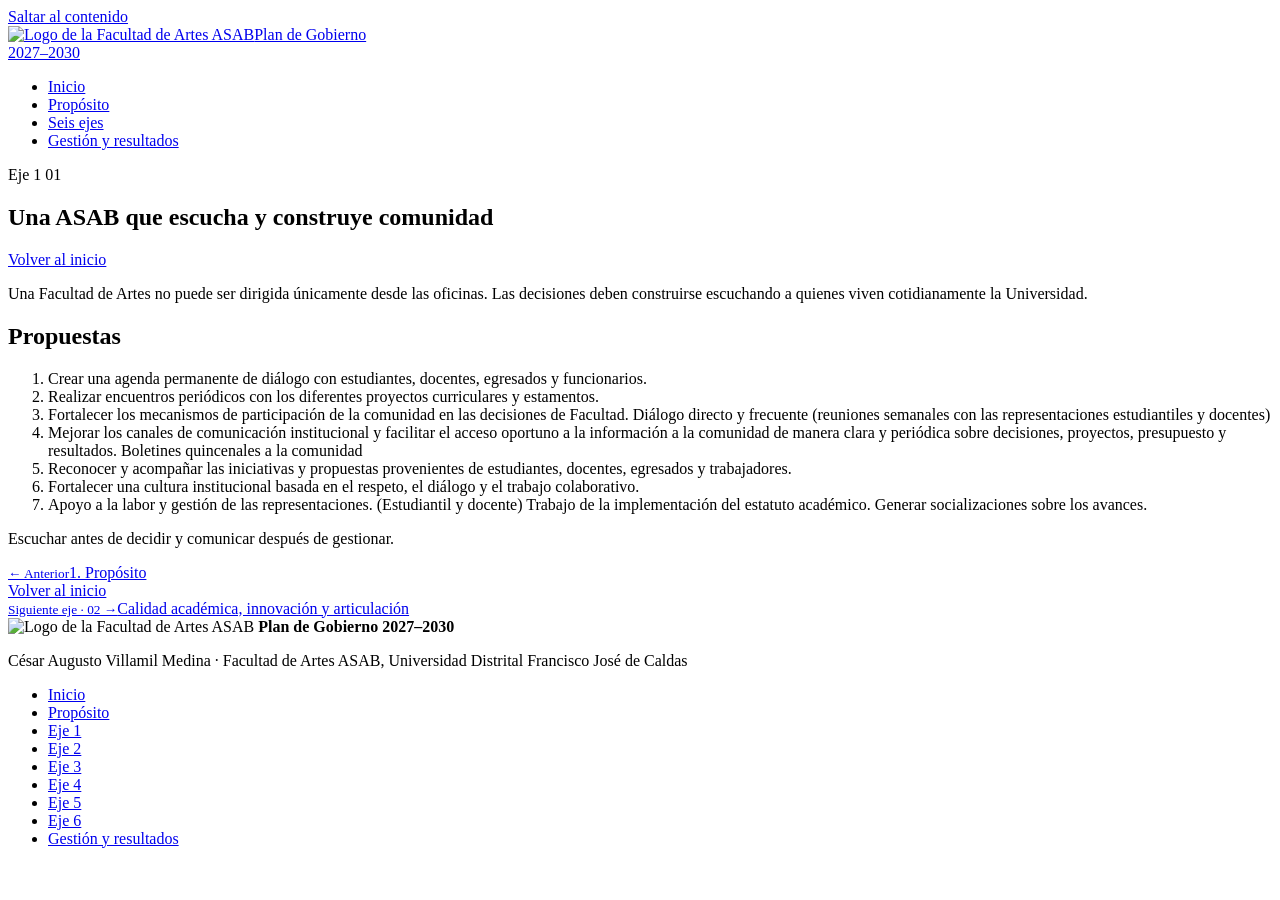
==== eje1.html @ 3b12440e "cambios" ====
<!DOCTYPE html>
<html lang="es">
<head>
  <meta charset="utf-8">
  <meta name="viewport" content="width=device-width, initial-scale=1">
  <title>Eje 1. Una ASAB que escucha y construye comunidad · Plan de Gobierno ASAB 2027–2030</title>
  <meta name="description" content="Eje 1 del Plan de Gobierno ASAB 2027–2030: Una ASAB que escucha y construye comunidad.">
  <link rel="preconnect" href="https://fonts.googleapis.com">
  <link rel="preconnect" href="https://fonts.gstatic.com" crossorigin>
  <link rel="stylesheet" href="style.css">
</head>
<body class="interior">
  <a class="saltar" href="#contenido">Saltar al contenido</a>
  <header class="nav">
    <div class="contenedor">
      <a class="logo" href="index.html" aria-label="Facultad de Artes ASAB, Plan de Gobierno 2027–2030, ir al inicio"><img src="imagenes/logo-asab.png" alt="Logo de la Facultad de Artes ASAB" width="60" height="57"><span>Plan de Gobierno<br>2027–2030</span></a>
      <nav aria-label="Navegación principal"><ul><li><a href="index.html">Inicio</a></li><li><a href="proposito.html">Propósito</a></li><li><a href="index.html#ejes">Seis ejes</a></li><li><a href="gestion.html">Gestión y resultados</a></li></ul></nav>
    </div>
  </header>

  <main id="contenido" class="e1">
    <section class="pagina-cabecera e1" aria-labelledby="t-eje">
      <div class="ornamento" aria-hidden="true"></div>
      <div class="contenedor">
        <div class="texto">
          <span class="etiqueta eje-etiqueta">Eje 1</span>
          <span class="num-grande" aria-hidden="true">01</span>
          <h1 id="t-eje" class="titulo t-xl">Una ASAB que escucha y construye comunidad</h1>
          <a class="boton vuelta" href="index.html">Volver al inicio</a>
        </div>
        <div class="visual" aria-hidden="true"><div class="art art-1" aria-hidden="true"><i></i><i></i><i></i><i></i><i></i><i></i></div></div>
      </div>
    </section>

    <section class="lectura e1" aria-label="Contenido del eje 1">
      <div class="contenedor">
        <p class="intro-original">Una Facultad de Artes no puede ser dirigida únicamente desde las oficinas. Las decisiones deben construirse escuchando a quienes viven cotidianamente la Universidad.</p>
        <h2 class="sub-propuestas">Propuestas</h2>
        <ol class="propuestas"><li>Crear una agenda permanente de diálogo con estudiantes, docentes, egresados y funcionarios.</li><li>Realizar encuentros periódicos con los diferentes proyectos curriculares y estamentos.</li><li>Fortalecer los mecanismos de participación de la comunidad en las decisiones de Facultad. Diálogo directo y frecuente (reuniones semanales con las representaciones estudiantiles y docentes)</li><li>Mejorar los canales de comunicación institucional y facilitar el acceso oportuno a la información a la comunidad de manera clara y periódica sobre decisiones, proyectos, presupuesto y resultados. Boletines quincenales a la comunidad</li><li>Reconocer y acompañar las iniciativas y propuestas provenientes de estudiantes, docentes, egresados y trabajadores.</li><li>Fortalecer una cultura institucional basada en el respeto, el diálogo y el trabajo colaborativo.</li><li>Apoyo a la labor y gestión de las representaciones. (Estudiantil y docente) Trabajo de la implementación del estatuto académico. Generar socializaciones sobre los avances.</li></ol>
        
        <div class="cierre-eje"><p>Escuchar antes de decidir y comunicar después de gestionar.</p></div>
      </div>
    </section>

    <nav class="navegar" aria-label="Navegación entre ejes">
      <div class="contenedor">
        <a class="paso ant" href="proposito.html"><small>← Anterior</small><span>1. Propósito</span></a>
        <div class="centro"><a class="boton claro vuelta" href="index.html">Volver al inicio</a></div>
        <a class="paso sig" href="eje2.html"><small>Siguiente eje · 02 →</small><span>Calidad académica, innovación y articulación</span></a>
      </div>
    </nav>
  </main>
  <footer class="pie-pagina">
    <div class="contenedor">
      <div>
        <img class="logo-pie" src="imagenes/logo-asab.png" alt="Logo de la Facultad de Artes ASAB" width="88" height="83">
        <strong>Plan de Gobierno 2027–2030</strong>
        <p>César Augusto Villamil Medina · Facultad de Artes ASAB, Universidad Distrital Francisco José de Caldas</p>
      </div>
      <nav aria-label="Mapa del sitio">
        <ul>
          <li><a href="index.html">Inicio</a></li>
          <li><a href="proposito.html">Propósito</a></li>
          <li><a href="eje1.html">Eje 1</a></li><li><a href="eje2.html">Eje 2</a></li><li><a href="eje3.html">Eje 3</a></li><li><a href="eje4.html">Eje 4</a></li><li><a href="eje5.html">Eje 5</a></li><li><a href="eje6.html">Eje 6</a></li>
          <li><a href="gestion.html">Gestión y resultados</a></li>
        </ul>
      </nav>
    </div>
  </footer>
</body>
</html>
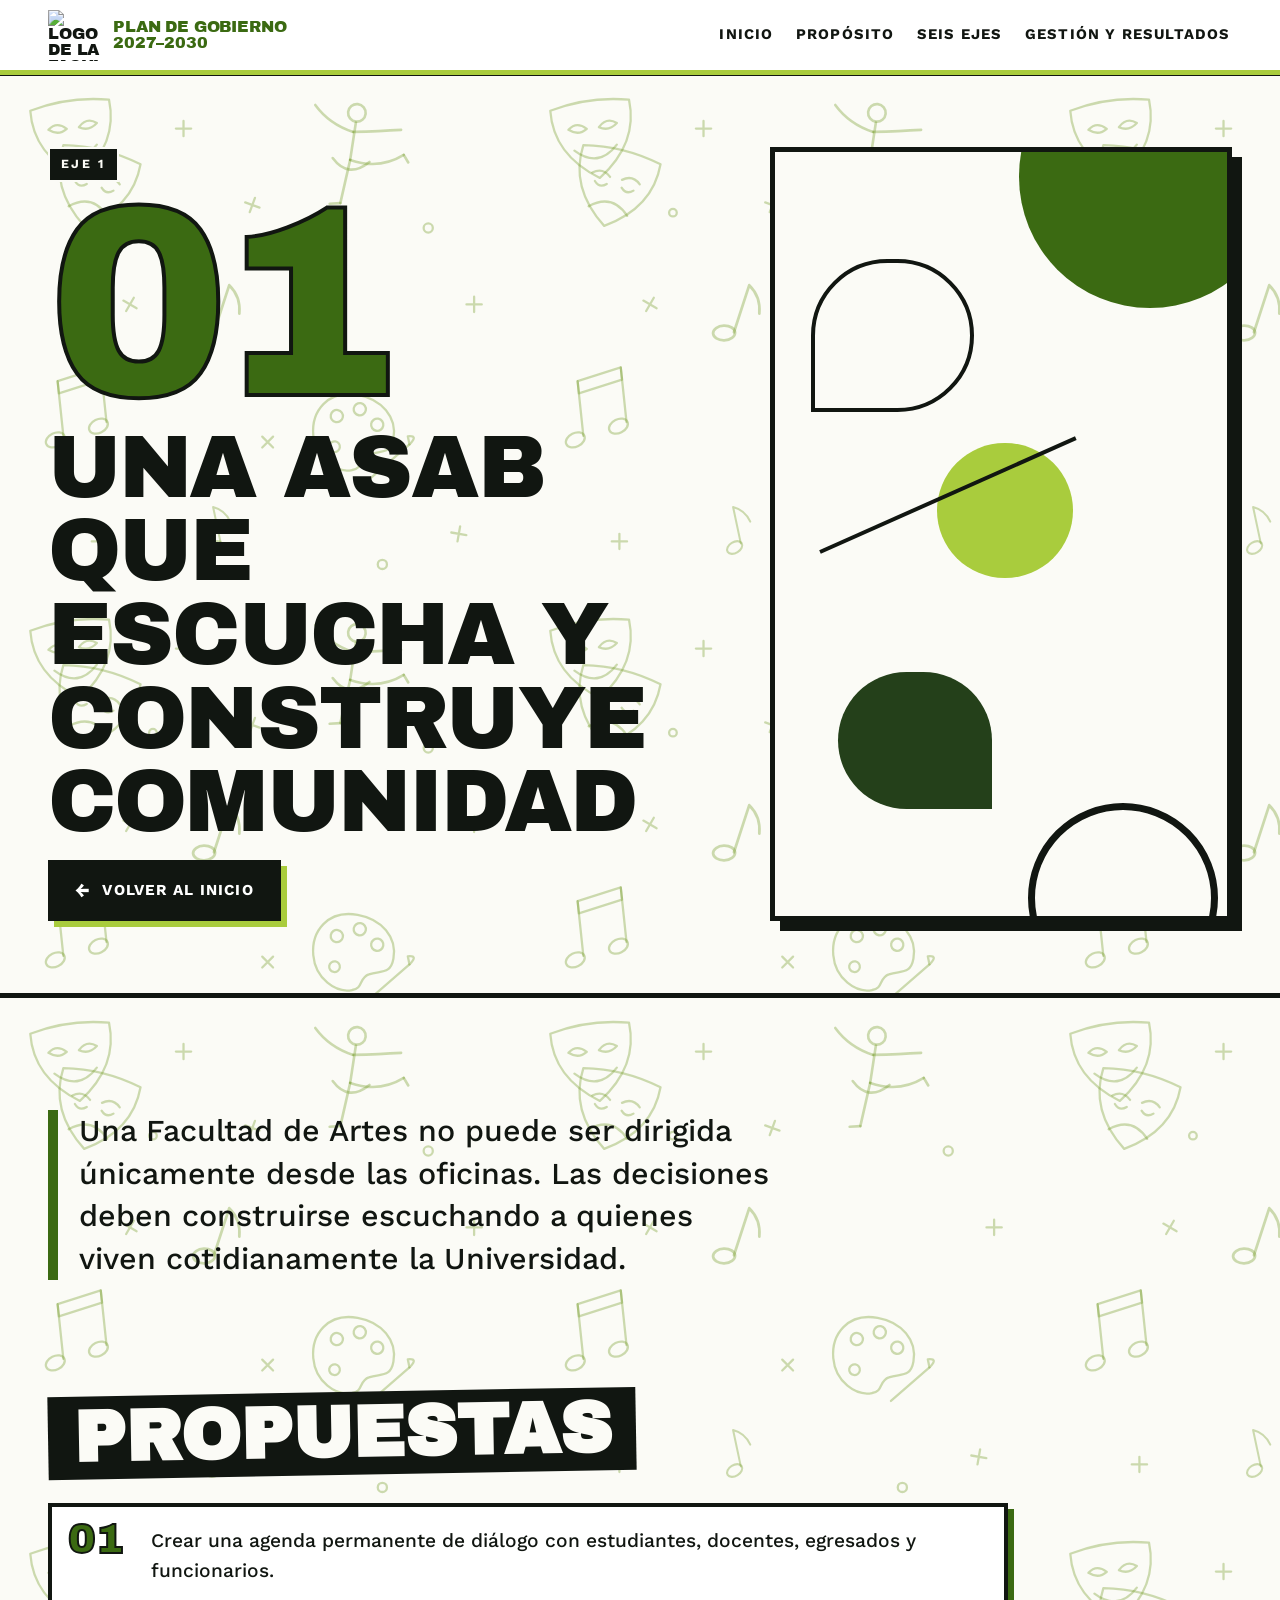
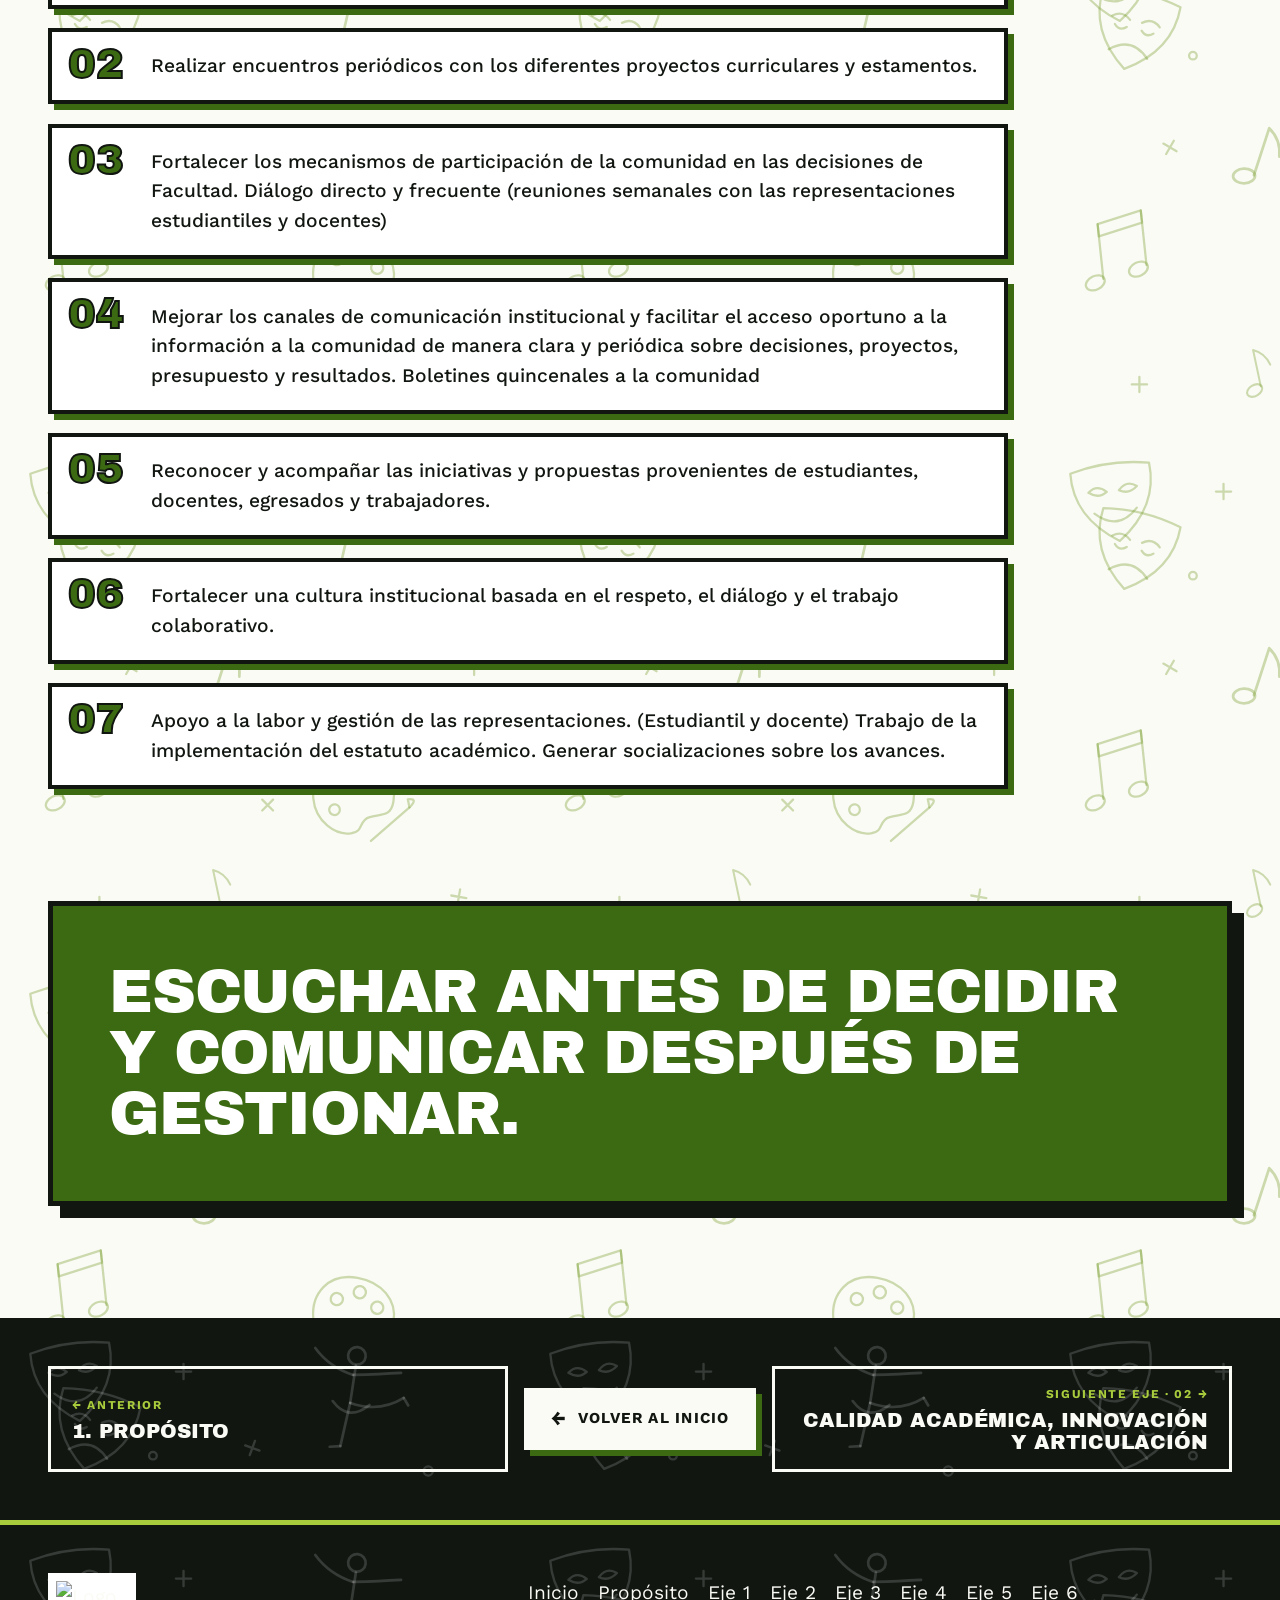
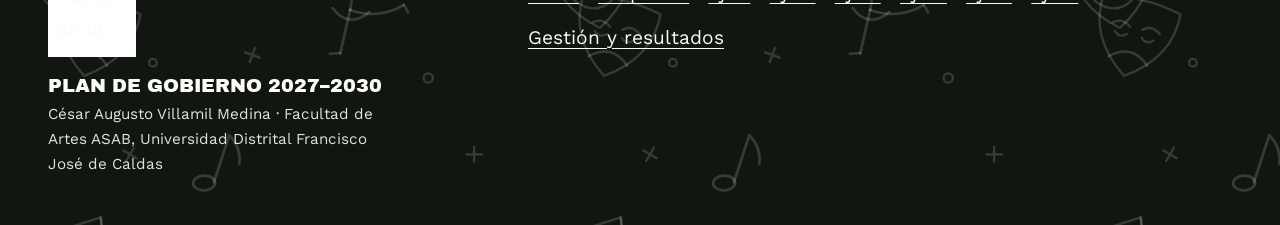
==== commit f226b330: "cambios finales" ====
--- a/eje1.html
+++ b/eje1.html
@@ -13,7 +13,7 @@
   <a class="saltar" href="#contenido">Saltar al contenido</a>
   <header class="nav">
     <div class="contenedor">
-      <a class="logo" href="index.html" aria-label="Facultad de Artes ASAB, Plan de Gobierno 2027–2030, ir al inicio"><img src="imagenes/logo-asab.png" alt="Logo de la Facultad de Artes ASAB" width="60" height="57"><span>Plan de Gobierno<br>2027–2030</span></a>
+      <a class="logo" href="index.html" aria-label="Facultad de Artes ASAB, Plan de Gobierno 2027–2030, ir al inicio"><img src="https://imgproxy.domestika.org/unsafe/s:200:200/rs:fit/ex:true/el:true/plain/src://school-logos/000/016/209/16209-original.jpg?1582763024" alt="Logo de la Facultad de Artes ASAB" width="60" height="57"><span>Plan de Gobierno<br>2027–2030</span></a>
       <nav aria-label="Navegación principal"><ul><li><a href="index.html">Inicio</a></li><li><a href="proposito.html">Propósito</a></li><li><a href="index.html#ejes">Seis ejes</a></li><li><a href="gestion.html">Gestión y resultados</a></li></ul></nav>
     </div>
   </header>
@@ -53,7 +53,7 @@
   <footer class="pie-pagina">
     <div class="contenedor">
       <div>
-        <img class="logo-pie" src="imagenes/logo-asab.png" alt="Logo de la Facultad de Artes ASAB" width="88" height="83">
+        <img class="logo-pie" src="https://imgproxy.domestika.org/unsafe/s:200:200/rs:fit/ex:true/el:true/plain/src://school-logos/000/016/209/16209-original.jpg?1582763024" alt="Logo de la Facultad de Artes ASAB" width="88" height="83">
         <strong>Plan de Gobierno 2027–2030</strong>
         <p>César Augusto Villamil Medina · Facultad de Artes ASAB, Universidad Distrital Francisco José de Caldas</p>
       </div>
--- a/style.css
+++ b/style.css
@@ -0,0 +1,459 @@
+/* ==========================================================
+   PLAN DE GOBIERNO · FACULTAD DE ARTES ASAB 2027–2030
+   Hoja de estilos compartida (HTML5 + CSS3, sin JavaScript)
+   ========================================================== */
+
+@import url("https://fonts.googleapis.com/css2?family=Archivo+Black&family=Work+Sans:ital,wght@0,400;0,500;0,700;1,400;1,600&display=swap");
+
+:root {
+  /* Paleta */
+  --negro: #111611;
+  --papel: #fbfbf6;
+  --papel-2: #ecf1dd;
+  --rojo: #3b6a12; /* verde profundo */
+  --azul: #24401a; /* verde bosque */
+  --amarillo: #a9cc3d; /* verde lima (verde del logo, más vivo) */
+  --verde: #557f12; /* verde oliva */
+  --rosa: #d9e8b0; /* verde pálido */
+
+  /* Tipografías */
+  --f-titulo: "Archivo Black", "Arial Black", Impact, sans-serif;
+  --f-texto: "Work Sans", system-ui, -apple-system, "Segoe UI", Arial, sans-serif;
+
+  /* Espacios */
+  --gutter: clamp(1rem, 4vw, 3rem);
+  --max: 1240px;
+  --s1: .5rem; --s2: 1rem; --s3: 1.75rem; --s4: 3rem; --s5: clamp(3.5rem, 9vw, 7rem);
+
+  /* Contexto de color (cada página/tarjeta lo redefine) */
+  --a1: var(--rojo);
+  --a2: var(--amarillo);
+  --a3: var(--azul);
+  --ink: var(--negro);
+  --sobre-a1: #fff;
+}
+
+*, *::before, *::after { box-sizing: border-box; }
+html { scroll-behavior: smooth; -webkit-text-size-adjust: 100%; overflow-x: clip; }
+body {
+  margin: 0;
+  background: var(--papel);
+  color: var(--negro);
+  font-family: var(--f-texto);
+  font-size: clamp(1.02rem, .96rem + .3vw, 1.2rem);
+  line-height: 1.65;
+  overflow-x: hidden;
+}
+/* Grano fotográfico sobre toda la página (no interfiere con clics ni lectura) */
+body::before {
+  content: ""; position: fixed; inset: 0; z-index: 100; pointer-events: none;
+  background: url("imagenes/grano.svg"); opacity: .07; mix-blend-mode: multiply;
+}
+img { max-width: 100%; display: block; }
+a { color: inherit; }
+h1, h2, h3, p, ul, ol, blockquote { margin: 0; }
+ul, ol { padding: 0; list-style: none; }
+
+/* Foco visible para teclado */
+:focus-visible { outline: 4px solid var(--azul); outline-offset: 3px; border-radius: 2px; }
+.oscuro :focus-visible, .bloque-negro :focus-visible { outline-color: var(--amarillo); }
+.proposito-inicio :focus-visible, .gestion-inicio :focus-visible { outline-color: #fff; }
+
+.saltar {
+  position: absolute; left: var(--s2); top: -4rem; z-index: 200;
+  background: var(--negro); color: #fff; padding: .7rem 1rem; text-decoration: none; font-weight: 700;
+}
+.saltar:focus { top: var(--s2); }
+
+.contenedor { width: min(100% - 2*var(--gutter), var(--max)); margin-inline: auto; }
+
+/* ---------- Tipografía editorial ---------- */
+.titulo {
+  font-family: var(--f-titulo); font-weight: 400; text-transform: uppercase;
+  line-height: .95; letter-spacing: -.02em; overflow-wrap: break-word; hyphens: manual;
+}
+.t-xxl { font-size: clamp(2.6rem, 9.5vw, 8rem); }
+.t-xl  { font-size: clamp(2.2rem, 7vw, 5.5rem); }
+.t-l   { font-size: clamp(1.8rem, 5vw, 3.6rem); }
+.t-m   { font-size: clamp(1.4rem, 3.2vw, 2.2rem); }
+.etiqueta {
+  display: inline-block; font-family: var(--f-texto); font-weight: 700; font-size: .78rem;
+  letter-spacing: .18em; text-transform: uppercase; padding: .3rem .7rem; border: 2px solid currentColor;
+}
+.marca { background: var(--amarillo); color: var(--negro); padding: 0 .15em; box-decoration-break: clone; -webkit-box-decoration-break: clone; }
+.marca-roja { background: var(--rojo); color: #fff; padding: 0 .15em; box-decoration-break: clone; -webkit-box-decoration-break: clone; }
+.marca-azul { background: var(--azul); color: #fff; padding: 0 .15em; box-decoration-break: clone; -webkit-box-decoration-break: clone; }
+
+/* ---------- Navegación ---------- */
+.nav {
+  position: sticky; top: 0; z-index: 50; background: #fff; color: var(--negro);
+  border-bottom: 5px solid var(--amarillo); box-shadow: 0 1px 0 var(--negro);
+}
+.nav .contenedor { display: flex; flex-wrap: wrap; align-items: center; justify-content: space-between; gap: .4rem 1.5rem; padding-block: .6rem; }
+.nav .logo { display: inline-flex; align-items: center; gap: .7rem; font-family: var(--f-titulo); text-transform: uppercase; text-decoration: none; font-size: 1rem; letter-spacing: -.01em; line-height: 1; }
+.nav .logo img { height: 3.2rem; width: auto; }
+.nav .logo span { color: var(--rojo); }
+.nav ul { display: flex; flex-wrap: wrap; gap: .1rem 1.2rem; }
+.nav li a {
+  display: inline-block; padding: .35rem .1rem; text-decoration: none; font-weight: 700; font-size: .92rem;
+  text-transform: uppercase; letter-spacing: .08em; border-bottom: 3px solid transparent;
+}
+.nav li a:hover, .nav li a:focus-visible, .nav li a[aria-current="page"] { border-bottom-color: var(--rojo); color: var(--rojo); }
+
+/* ---------- Botones y enlaces destacados ---------- */
+.boton {
+  display: inline-flex; align-items: center; gap: .7rem; padding: .95rem 1.5rem;
+  background: var(--negro); color: #fff; text-decoration: none; font-weight: 700;
+  text-transform: uppercase; letter-spacing: .08em; font-size: .95rem;
+  border: 3px solid var(--negro); box-shadow: 6px 6px 0 var(--a2);
+  transition: transform .2s ease, box-shadow .2s ease, background .2s ease, color .2s ease;
+}
+.boton::after { content: "→"; font-size: 1.3em; line-height: 1; transition: transform .2s ease; }
+.boton:hover, .boton:focus-visible { transform: translate(-3px, -3px); box-shadow: 9px 9px 0 var(--a2); background: var(--a1); color: var(--sobre-a1); }
+.boton:hover::after, .boton:focus-visible::after { transform: translateX(5px); }
+.boton.vuelta::after { content: none; }
+.boton.vuelta::before { content: "←"; font-size: 1.3em; line-height: 1; }
+.boton.claro { background: var(--papel); color: var(--negro); border-color: var(--papel); box-shadow: 6px 6px 0 var(--rojo); }
+.boton.claro:hover, .boton.claro:focus-visible { background: var(--amarillo); color: var(--negro); }
+
+/* ---------- Composiciones gráficas con CSS (.art) ---------- */
+.art { position: absolute; inset: 0; overflow: hidden; pointer-events: none; }
+.art i { position: absolute; display: block; }
+
+/* 1 · Voces, diálogo y redes */
+.art-1 i:nth-child(1) { width: 58%; aspect-ratio: 1; border-radius: 50%; background: var(--a1); right: -12%; top: -14%; }
+.art-1 i:nth-child(2) { width: 30%; aspect-ratio: 1; border-radius: 50%; background: var(--a2); right: 34%; top: 38%; }
+.art-1 i:nth-child(3) { width: 42%; aspect-ratio: 1; border-radius: 50%; border: 7px solid var(--ink); right: 2%; bottom: -10%; }
+.art-1 i:nth-child(4) { width: 36%; height: 20%; background: var(--papel); border: 4px solid var(--ink); border-radius: 999px 999px 999px 0; left: 8%; top: 14%; }
+.art-1 i:nth-child(5) { width: 34%; height: 18%; background: var(--a3); border-radius: 999px 999px 0 999px; left: 14%; bottom: 14%; }
+.art-1 i:nth-child(6) { width: 62%; height: 4px; background: var(--ink); left: 10%; top: 52%; transform: rotate(-24deg); transform-origin: left; }
+
+/* 2 · Diagramas, geometría y módulos */
+.art-2 i:nth-child(1) { inset: 10% 8% 34% 36%; background:
+  repeating-linear-gradient(0deg, var(--ink) 0 2px, transparent 2px 25%),
+  repeating-linear-gradient(90deg, var(--ink) 0 2px, transparent 2px 25%); border: 2px solid var(--ink); }
+.art-2 i:nth-child(2) { width: 30%; aspect-ratio: 1; background: var(--a1); left: 8%; top: 10%; }
+.art-2 i:nth-child(3) { width: 34%; aspect-ratio: 1; background: var(--a2); clip-path: polygon(0 100%, 100% 100%, 50% 0); left: 22%; bottom: 8%; }
+.art-2 i:nth-child(4) { width: 26%; aspect-ratio: 1; border-radius: 50%; border: 6px solid var(--a3); right: 10%; bottom: 8%; }
+.art-2 i:nth-child(5) { width: 70%; height: 4px; background: var(--ink); left: 6%; bottom: 36%; transform: rotate(-18deg); transform-origin: left; }
+.art-2 i:nth-child(6) { width: 12%; aspect-ratio: 1; background: var(--ink); left: 40%; top: 46%; }
+
+/* 3 · Exposición, publicación y escenario */
+.art-3 i:nth-child(1) { width: 38%; height: 54%; background: var(--a1); border: 5px solid var(--ink); left: 8%; top: 12%; transform: rotate(-6deg); }
+.art-3 i:nth-child(2) { width: 34%; height: 44%; background: var(--a3); border: 5px solid var(--ink); right: 10%; top: 8%; transform: rotate(5deg); }
+.art-3 i:nth-child(3) { width: 42%; height: 34%; background: var(--papel) repeating-linear-gradient(0deg, transparent 0 9px, var(--ink) 9px 11px); border: 5px solid var(--ink); left: 34%; bottom: 8%; transform: rotate(-2deg); }
+.art-3 i:nth-child(4) { width: 70%; height: 60%; background: conic-gradient(from 160deg at 50% 0, transparent 0 0deg, rgba(255,255,255,.55) 0 28deg, transparent 28deg); left: 15%; top: 0; mix-blend-mode: soft-light; }
+.art-3 i:nth-child(5) { width: 18%; aspect-ratio: 1; border-radius: 50%; background: var(--a2); right: 6%; bottom: 14%; border: 4px solid var(--ink); }
+
+/* 4 · Planos, retículas y espacios */
+.art-4 i:nth-child(1) { inset: 8% 8% 8% 8%; border: 6px solid var(--ink); background:
+  repeating-linear-gradient(0deg, rgba(17,17,17,.18) 0 1px, transparent 1px 12%),
+  repeating-linear-gradient(90deg, rgba(17,17,17,.18) 0 1px, transparent 1px 12%); }
+.art-4 i:nth-child(2) { left: 8%; top: 8%; width: 44%; height: 46%; background: var(--a1); border: 6px solid var(--ink); }
+.art-4 i:nth-child(3) { right: 8%; bottom: 8%; width: 40%; height: 30%; background: var(--a2); border: 6px solid var(--ink); }
+.art-4 i:nth-child(4) { left: 52%; top: 36%; width: 14%; aspect-ratio: 1; border: 5px solid var(--ink); border-radius: 0 100% 0 0; border-left: 0; border-bottom: 0; }
+.art-4 i:nth-child(5) { left: 14%; bottom: 14%; width: 26%; height: 4px; background: var(--ink); box-shadow: 0 14px 0 var(--ink), 0 28px 0 var(--ink); }
+.art-4 i:nth-child(6) { right: 14%; top: 16%; width: 22%; aspect-ratio: 1; background: var(--a3); }
+
+/* 5 · Cuidado, formas orgánicas y envolventes */
+.art-5 i:nth-child(1) { width: 70%; aspect-ratio: 1; background: var(--a1); border-radius: 62% 38% 55% 45% / 48% 60% 40% 52%; left: -10%; top: -8%; }
+.art-5 i:nth-child(2) { width: 56%; aspect-ratio: 1; background: var(--a2); border-radius: 40% 60% 35% 65% / 60% 40% 60% 40%; right: -8%; top: 22%; mix-blend-mode: multiply; }
+.art-5 i:nth-child(3) { width: 44%; aspect-ratio: 1; background: var(--a3); border-radius: 55% 45% 62% 38% / 40% 58% 42% 60%; left: 20%; bottom: -12%; mix-blend-mode: multiply; }
+.art-5 i:nth-child(4) { width: 36%; aspect-ratio: 1; border: 6px solid var(--ink); border-radius: 48% 52% 40% 60% / 55% 45% 55% 45%; right: 8%; bottom: 4%; }
+.art-5 i:nth-child(5) { width: 14%; aspect-ratio: 1; background: var(--papel); border-radius: 50%; left: 14%; top: 14%; }
+
+/* 6 · Mapas abstractos, conexiones y movilidad */
+.art-6 i:nth-child(1) { width: 96%; aspect-ratio: 1; border: 3px solid var(--ink); border-radius: 50%; left: 2%; top: 4%; }
+.art-6 i:nth-child(2) { width: 62%; aspect-ratio: 1; border: 3px dashed var(--ink); border-radius: 50%; left: 19%; top: 21%; }
+.art-6 i:nth-child(3) { width: 22%; aspect-ratio: 1; background: var(--a1); border-radius: 50%; left: 14%; top: 26%; }
+.art-6 i:nth-child(4) { width: 16%; aspect-ratio: 1; background: var(--a2); border-radius: 50%; right: 12%; top: 18%; border: 4px solid var(--ink); }
+.art-6 i:nth-child(5) { width: 80%; height: 4px; background: var(--ink); left: 12%; top: 42%; transform: rotate(18deg); transform-origin: left; }
+.art-6 i:nth-child(6) { width: 20%; aspect-ratio: 1; background: var(--a3); border-radius: 50%; right: 18%; bottom: 14%; }
+.art-6 i:nth-child(7) { width: 60%; height: 4px; background: var(--ink); left: 22%; bottom: 30%; transform: rotate(-22deg); transform-origin: left; }
+
+/* Variables por eje (también usadas en las tarjetas del inicio) */
+.e1 { --a1: var(--rojo); --a2: var(--amarillo); --a3: var(--azul); --fondo: var(--papel); --ink: var(--negro); --sobre-a1: #fff; }
+.e2 { --a1: var(--azul); --a2: var(--amarillo); --a3: var(--rojo); --fondo: #e6efcf; --ink: var(--negro); --sobre-a1: #fff; }
+.e3 { --a1: var(--amarillo); --a2: var(--rojo); --a3: var(--azul); --fondo: #f1f6dc; --ink: var(--negro); --sobre-a1: var(--negro); }
+.e4 { --a1: var(--papel); --a2: var(--amarillo); --a3: var(--rojo); --fondo: #e9ebe0; --ink: var(--negro); --sobre-a1: var(--negro); }
+.e5 { --a1: var(--rosa); --a2: var(--amarillo); --a3: var(--verde); --fondo: #dcebbd; --ink: var(--negro); --sobre-a1: var(--negro); }
+.e6 { --a1: var(--verde); --a2: var(--amarillo); --a3: var(--azul); --fondo: #f3f1e3; --ink: var(--negro); --sobre-a1: #fff; }
+
+/* ---------- Portada (hero) ---------- */
+.hero { position: relative; background: var(--papel); overflow: hidden; border-bottom: 5px solid var(--negro); }
+.hero .contenedor { position: relative; padding-block: clamp(2rem, 6vw, 4.5rem); display: grid; gap: var(--s3); }
+.hero .sobretitulo { display: flex; flex-wrap: wrap; gap: .6rem; align-items: center; }
+.hero h1 { position: relative; z-index: 2; }
+.hero .plan { display: block; font-size: clamp(3rem, 11.5vw, 9.5rem); line-height: .82; }
+.hero .plan span { display: inline-block; position: relative; }
+.hero .plan .rojo { color: var(--rojo); transform: rotate(-1.5deg); }
+.hero .facultad { display: inline-block; margin-top: .7rem; background: var(--negro); color: var(--papel); padding: .25em .5em; font-size: clamp(1.4rem, 5vw, 3.4rem); transform: rotate(1deg); }
+.hero .anios { position: relative; z-index: 2; display: inline-block; font-family: var(--f-titulo); font-size: clamp(2rem, 8vw, 5.5rem); color: var(--azul); -webkit-text-stroke: 0; margin-left: .4rem; vertical-align: -.1em; }
+.hero .candidato { position: relative; z-index: 2; font-family: var(--f-titulo); text-transform: uppercase; font-size: clamp(1.3rem, 3.6vw, 2.6rem); line-height: 1.05; }
+.hero .candidato small { display: block; margin-top: .5rem; font-family: var(--f-texto); font-weight: 500; font-size: clamp(.95rem, 1.6vw, 1.15rem); text-transform: none; letter-spacing: 0; line-height: 1.45; }
+.hero .lema {
+  position: relative; z-index: 2; max-width: 28ch; background: var(--amarillo); border: 4px solid var(--negro);
+  padding: 1rem 1.3rem; font-size: clamp(1.25rem, 3.4vw, 2.3rem); transform: rotate(-1deg); box-shadow: 8px 8px 0 var(--negro);
+}
+.hero .acciones { position: relative; z-index: 2; display: flex; flex-wrap: wrap; gap: 1.2rem 1.5rem; align-items: center; }
+.hero .trazo { position: absolute; z-index: 1; width: min(70%, 640px); height: clamp(40px, 8vw, 90px); background: url("imagenes/trazo-verde.svg") center/100% 100% no-repeat; }
+.hero .t1 { display: none; right: -4%; top: 3%; transform: rotate(12deg); background-image: url("imagenes/trazo-lima.svg"); }
+.hero .t2 { display: none; right: -10%; top: 34%; transform: rotate(-8deg); background-image: url("imagenes/trazo-bosque.svg"); }
+.hero .roseton { position: absolute; z-index: 0; right: -9%; top: 50%; width: min(58vw, 720px); aspect-ratio: 1; transform: translateY(-50%); background: url("imagenes/roseton.svg") center/contain no-repeat; opacity: .4; }
+.hero .roseton::before { content: ""; position: absolute; inset: 24%; border-radius: 50%; background: var(--rosa); opacity: .55; }
+.hero .hero-logo { position: relative; z-index: 2; width: clamp(7rem, 13vw, 10.5rem); height: auto; }
+.hero .collage { position: absolute; right: 0; top: 0; bottom: 0; width: min(30%, 400px); z-index: 0; opacity: .95; }
+.hero .collage .art { inset: 0; }
+.hero .forma-1 { width: 52%; aspect-ratio: 1; border-radius: 50%; background: var(--rojo); right: -8%; top: 4%; }
+.hero .forma-2 { width: 24%; aspect-ratio: 1; background: var(--azul); right: 38%; bottom: 6%; top: auto; clip-path: polygon(0 0, 100% 0, 50% 100%); }
+.hero .forma-3 { width: 28%; aspect-ratio: 1; border-radius: 50%; border: 8px solid var(--negro); right: 8%; bottom: 8%; }
+.hero .forma-4 { width: 100%; height: 22%; left: 0; background: url("imagenes/partitura.svg") center/contain no-repeat; opacity: .55; top: auto; bottom: 2%; }
+.hero .forma-5 { width: 46%; height: 20%; background: url("imagenes/onda.svg") center/contain no-repeat; right: 4%; bottom: 26%; }
+.disciplinas { position: relative; z-index: 2; display: flex; flex-wrap: wrap; gap: .5rem; font-weight: 700; font-size: .85rem; text-transform: uppercase; letter-spacing: .12em; }
+.disciplinas li { padding: .3rem .7rem; border: 2px solid var(--negro); background: var(--papel); }
+.disciplinas li:nth-child(1) { background: var(--rojo); color: #fff; }
+.disciplinas li:nth-child(2) { background: var(--amarillo); }
+.disciplinas li:nth-child(3) { background: var(--azul); color: #fff; }
+@media (max-width: 760px) {
+  .hero .roseton { opacity: .3; width: 120vw; right: -40%; }
+  .hero .collage { opacity: .28; width: 80%; }
+  .hero .lema { max-width: none; }
+}
+
+/* ---------- Secciones generales ---------- */
+.seccion { position: relative; padding-block: var(--s5); overflow: hidden; }
+.seccion-cabecera { margin-bottom: var(--s4); display: grid; gap: var(--s2); }
+
+/* Propósito (inicio) */
+.proposito-inicio { background: var(--rojo); color: #fff; overflow: hidden; border-bottom: 5px solid var(--negro); }
+.proposito-inicio .contenedor { display: grid; grid-template-columns: 1.1fr .9fr; gap: var(--s4); align-items: center; }
+.proposito-inicio .frase { font-size: clamp(1.25rem, 2.6vw, 2rem); line-height: 1.35; font-weight: 500; max-width: 34ch; margin-block: var(--s3); border-left: 8px solid var(--amarillo); padding-left: 1.2rem; }
+.proposito-inicio .gigante { font-family: var(--f-titulo); font-size: clamp(3rem, 11vw, 9rem); line-height: .85; text-transform: uppercase; letter-spacing: -.03em; }
+.proposito-inicio .gigante span { color: var(--amarillo); }
+.proposito-inicio .boton { background: var(--papel); color: var(--negro); border-color: var(--negro); box-shadow: 6px 6px 0 var(--negro); --a1: var(--amarillo); --sobre-a1: var(--negro); --a2: var(--negro); }
+.proposito-inicio .partitura { background: var(--papel); border: 5px solid var(--negro); padding: 1.5rem 1rem; transform: rotate(2deg); box-shadow: 10px 10px 0 var(--negro); }
+.proposito-inicio .partitura img + img { margin-top: 1rem; }
+@media (max-width: 860px) { .proposito-inicio .contenedor { grid-template-columns: 1fr; } }
+
+/* Ejes: cuadrícula editorial */
+.ejes { background: var(--negro); color: var(--papel); overflow: hidden; }
+.ejes .seccion-cabecera .etiqueta { color: var(--amarillo); justify-self: start; }
+.grid-ejes { display: grid; grid-template-columns: repeat(6, 1fr); gap: clamp(.8rem, 2vw, 1.4rem); }
+.eje-card {
+  position: relative; display: flex; flex-direction: column; justify-content: space-between; min-height: 22rem; overflow: hidden;
+  background: var(--fondo); color: var(--negro); text-decoration: none; border: 4px solid var(--papel); isolation: isolate;
+  transition: transform .25s ease, box-shadow .25s ease;
+}
+.eje-card:nth-child(1) { grid-column: span 3; }
+.eje-card:nth-child(2) { grid-column: span 3; }
+.eje-card:nth-child(3) { grid-column: span 2; }
+.eje-card:nth-child(4) { grid-column: span 2; }
+.eje-card:nth-child(5) { grid-column: span 2; }
+.eje-card:nth-child(6) { grid-column: span 6; min-height: 18rem; }
+.eje-card .art { z-index: -1; transition: transform .5s ease; }
+.eje-card .numero { font-family: var(--f-titulo); font-size: clamp(4.5rem, 12vw, 9rem); line-height: .8; padding: .8rem 1rem 0; -webkit-text-stroke: 3px var(--negro); color: transparent; transition: color .25s ease; }
+.eje-card .pie { padding: 1rem; background: var(--negro); color: var(--papel); border-top: 4px solid var(--negro); }
+.eje-card .pie h3 { font-family: var(--f-titulo); text-transform: uppercase; font-weight: 400; font-size: clamp(1.1rem, 2vw, 1.5rem); line-height: 1.05; }
+.eje-card .ir { display: inline-block; margin-top: .7rem; font-weight: 700; font-size: .85rem; letter-spacing: .12em; text-transform: uppercase; color: var(--amarillo); }
+.eje-card .ir::after { content: " →"; display: inline-block; transition: transform .2s ease; }
+.eje-card:hover, .eje-card:focus-visible { transform: translateY(-6px) rotate(-.4deg); box-shadow: 10px 12px 0 var(--amarillo); }
+.eje-card:hover .art, .eje-card:focus-visible .art { transform: scale(1.06) rotate(1.5deg); }
+.eje-card:hover .numero, .eje-card:focus-visible .numero { color: var(--a2); }
+.eje-card:hover .ir::after, .eje-card:focus-visible .ir::after { transform: translateX(6px); }
+.eje-card:focus-visible { outline-color: var(--amarillo); outline-offset: 5px; }
+@media (max-width: 900px) {
+  .grid-ejes { grid-template-columns: repeat(2, 1fr); }
+  .eje-card:nth-child(n) { grid-column: span 1; min-height: 20rem; }
+  .eje-card:nth-child(6) { grid-column: span 2; }
+}
+@media (max-width: 560px) {
+  .grid-ejes { grid-template-columns: 1fr; }
+  .eje-card:nth-child(n) { grid-column: span 1; }
+}
+
+/* Gestión (inicio) */
+.gestion-inicio { background: var(--azul); color: #fff; overflow: hidden; border-block: 5px solid var(--negro); }
+.gestion-inicio .contenedor { display: grid; gap: var(--s3); }
+.gestion-inicio p.intro { max-width: 52ch; font-size: clamp(1.1rem, 2vw, 1.45rem); }
+.principios-chips { display: flex; flex-wrap: wrap; gap: .6rem; }
+.principios-chips li { font-family: var(--f-titulo); text-transform: uppercase; font-size: clamp(1.1rem, 2.4vw, 1.7rem); padding: .3em .7em; border: 3px solid #fff; }
+.principios-chips li:nth-child(odd) { background: #fff; color: var(--azul); }
+.principios-chips li:nth-child(3n) { background: var(--amarillo); color: var(--negro); border-color: var(--amarillo); }
+.gestion-inicio .boton { background: var(--amarillo); color: var(--negro); border-color: var(--negro); box-shadow: 6px 6px 0 var(--negro); --a1: var(--papel); --sobre-a1: var(--negro); --a2: var(--negro); justify-self: start; }
+
+/* Compromiso */
+.compromiso { background: var(--papel); overflow: hidden; }
+.compromiso .arranque { max-width: 60ch; font-size: clamp(1.15rem, 2.2vw, 1.5rem); font-weight: 500; }
+.compromiso .queremos { font-family: var(--f-titulo); text-transform: uppercase; font-size: clamp(1.6rem, 4vw, 3rem); margin: var(--s4) 0 var(--s3); line-height: 1; }
+.deseos { counter-reset: d; display: grid; grid-template-columns: repeat(4, 1fr); gap: clamp(.7rem, 1.6vw, 1.2rem); }
+.deseos li { counter-increment: d; position: relative; padding: 3.4rem 1.1rem 1.2rem; border: 4px solid var(--negro); background: #fff; font-weight: 500; line-height: 1.4; }
+.deseos li::before { content: counter(d, decimal-leading-zero); position: absolute; left: 1rem; top: .6rem; font-family: var(--f-titulo); font-size: 1.9rem; line-height: 1; }
+.deseos li:nth-child(1) { background: var(--rojo); color: #fff; }
+.deseos li:nth-child(2) { background: var(--amarillo); }
+.deseos li:nth-child(3) { background: var(--azul); color: #fff; }
+.deseos li:nth-child(4) { background: var(--negro); color: var(--papel); }
+.deseos li:nth-child(5) { background: var(--papel-2); }
+.deseos li:nth-child(6) { background: var(--verde); color: #fff; }
+.deseos li:nth-child(7) { background: #fff; }
+.deseos li:nth-child(8) { background: var(--rosa); }
+.deseos li:nth-child(odd) { transform: rotate(-.6deg); }
+.deseos li:nth-child(even) { transform: rotate(.6deg); }
+@media (max-width: 980px) { .deseos { grid-template-columns: repeat(2, 1fr); } }
+@media (max-width: 560px) { .deseos { grid-template-columns: 1fr; } .deseos li:nth-child(n) { transform: none; } }
+.contraste { margin-top: var(--s4); max-width: 62ch; font-size: clamp(1.15rem, 2.2vw, 1.5rem); font-weight: 500; border-left: 8px solid var(--rojo); padding-left: 1.2rem; }
+.lema-final { margin-top: var(--s5); background: var(--negro); color: var(--papel); padding: clamp(2rem, 7vw, 5rem) var(--gutter); position: relative; overflow: hidden; }
+.lema-final p { position: relative; z-index: 2; font-family: var(--f-titulo); text-transform: uppercase; font-size: clamp(2.3rem, 8.5vw, 7rem); line-height: .93; letter-spacing: -.025em; }
+.lema-final p span:nth-child(1) { color: var(--amarillo); }
+.lema-final p span:nth-child(2) { color: var(--rosa); }
+.lema-final p span:nth-child(3) { color: #c4e07a; }
+.lema-final p span:nth-child(4) { color: #fff; background: var(--rojo); padding: 0 .12em; }
+.lema-final .trazo { position: absolute; z-index: 1; right: -5%; bottom: 6%; width: 60%; height: 90px; background: url("imagenes/trazo-verde.svg") center/100% 100% no-repeat; opacity: .5; transform: rotate(-5deg); }
+
+/* ---------- Pie de página ---------- */
+.pie-pagina { background: var(--negro); color: var(--papel); padding-block: var(--s4); border-top: 5px solid var(--amarillo); }
+.pie-pagina .contenedor { display: flex; flex-wrap: wrap; gap: var(--s3); justify-content: space-between; align-items: flex-start; }
+.pie-pagina .logo-pie { width: 5.5rem; height: auto; background: #fff; padding: .5rem; margin-bottom: .8rem; }
+.pie-pagina strong { font-family: var(--f-titulo); font-weight: 400; text-transform: uppercase; font-size: 1.2rem; display: block; }
+.pie-pagina p { font-size: .95rem; max-width: 38ch; opacity: .9; }
+.pie-pagina ul { display: flex; flex-wrap: wrap; gap: .3rem 1.2rem; max-width: 44rem; }
+.pie-pagina a { display: inline-block; padding: .25rem 0; text-underline-offset: 4px; }
+.pie-pagina a:hover, .pie-pagina a:focus-visible { color: var(--amarillo); }
+.pie-pagina :focus-visible { outline-color: var(--amarillo); }
+
+/* ---------- Páginas interiores ---------- */
+.pagina-cabecera { position: relative; background: var(--fondo, var(--papel)); border-bottom: 5px solid var(--negro); overflow: hidden; }
+.pagina-cabecera .contenedor { position: relative; display: grid; grid-template-columns: 1.2fr .8fr; gap: var(--s3); align-items: center; padding-block: clamp(2rem, 6vw, 4.5rem); min-height: min(34rem, 80vh); }
+.pagina-cabecera .texto { position: relative; z-index: 2; display: grid; gap: var(--s2); justify-items: start; }
+.pagina-cabecera .num-grande { font-family: var(--f-titulo); font-size: clamp(6rem, 22vw, 17rem); line-height: .78; color: var(--a1); -webkit-text-stroke: 4px var(--negro); letter-spacing: -.04em; }
+.pagina-cabecera .eje-etiqueta { background: var(--negro); color: var(--papel); }
+.pagina-cabecera .visual { position: relative; align-self: stretch; min-height: 18rem; }
+.pagina-cabecera .visual .art { border: 5px solid var(--negro); background: var(--fondo); box-shadow: 10px 10px 0 var(--negro); }
+@media (max-width: 820px) {
+  .pagina-cabecera .contenedor { grid-template-columns: 1fr; min-height: 0; }
+  .pagina-cabecera .visual { min-height: 15rem; order: -1; }
+}
+
+.lectura { padding-block: var(--s5); background: var(--fondo, var(--papel)); }
+.lectura .intro-original { font-size: clamp(1.25rem, 2.6vw, 1.9rem); line-height: 1.4; font-weight: 500; max-width: 38ch; border-left: 10px solid var(--rojo); padding-left: 1.3rem; margin-bottom: var(--s5); }
+.lectura .intro-original.ancho { max-width: 52ch; }
+
+.sub-propuestas { font-family: var(--f-titulo); text-transform: uppercase; font-size: clamp(2.2rem, 6vw, 4.5rem); line-height: .95; margin-bottom: var(--s3); display: inline-block; background: var(--negro); color: var(--papel); padding: .1em .35em; transform: rotate(-1deg); }
+.propuestas { counter-reset: p; display: grid; gap: clamp(.8rem, 1.6vw, 1.2rem); max-width: 60rem; }
+.propuestas li {
+  counter-increment: p; position: relative; padding: 1.2rem 1.3rem 1.2rem clamp(4.6rem, 10vw, 6.2rem); background: #fff; border: 4px solid var(--negro);
+  box-shadow: 6px 6px 0 var(--a1); font-weight: 500; line-height: 1.55; transition: transform .2s ease, box-shadow .2s ease;
+}
+.propuestas li::before { content: counter(p, decimal-leading-zero); position: absolute; left: 1rem; top: .75rem; font-family: var(--f-titulo); font-size: clamp(1.8rem, 4vw, 2.6rem); line-height: 1; color: var(--a1); -webkit-text-stroke: 2px var(--negro); }
+.propuestas li:hover { transform: translate(-3px, -3px); box-shadow: 9px 9px 0 var(--a1); }
+.propuestas li.destacada { background: var(--a2); }
+
+.emblematica, .nueva-sede, .aclaracion {
+  position: relative; margin-top: var(--s4); max-width: 60rem; border: 4px solid var(--negro); padding: clamp(1.3rem, 3vw, 2.2rem);
+}
+.emblematica { background: var(--negro); color: var(--papel); box-shadow: 10px 10px 0 var(--a2); }
+.emblematica .etiqueta { color: var(--amarillo); margin-bottom: var(--s2); }
+.emblematica h3 { font-family: var(--f-titulo); font-weight: 400; text-transform: uppercase; font-size: clamp(1.6rem, 4vw, 2.8rem); line-height: 1; margin-bottom: var(--s2); }
+.nueva-sede { background: var(--amarillo); box-shadow: 10px 10px 0 var(--negro); }
+.nueva-sede .etiqueta { margin-bottom: var(--s2); }
+.nueva-sede p { font-weight: 700; }
+.nueva-sede u { text-decoration-thickness: 4px; text-underline-offset: 5px; }
+.aclaracion { background: #fff; box-shadow: 10px 10px 0 var(--a1); }
+
+.cierre-eje { margin-top: var(--s5); padding: clamp(1.8rem, 5vw, 3.5rem); background: var(--a1); color: var(--sobre-a1); border: 5px solid var(--negro); box-shadow: 12px 12px 0 var(--negro); }
+.cierre-eje p { font-family: var(--f-titulo); text-transform: uppercase; font-size: clamp(1.7rem, 5.2vw, 3.8rem); line-height: 1; letter-spacing: -.02em; font-style: normal; }
+
+.navegar { background: var(--negro); color: var(--papel); padding-block: var(--s4); }
+.navegar .contenedor { display: grid; grid-template-columns: 1fr auto 1fr; gap: var(--s2); align-items: stretch; }
+.navegar a.paso { display: flex; flex-direction: column; justify-content: center; gap: .3rem; padding: 1rem 1.3rem; border: 3px solid var(--papel); text-decoration: none; transition: background .2s ease, color .2s ease, transform .2s ease; }
+.navegar a.paso small { font-weight: 700; letter-spacing: .14em; text-transform: uppercase; font-size: .75rem; color: var(--amarillo); }
+.navegar a.paso span { font-family: var(--f-titulo); text-transform: uppercase; font-size: clamp(.95rem, 1.8vw, 1.25rem); line-height: 1.1; }
+.navegar a.paso:hover, .navegar a.paso:focus-visible { background: var(--amarillo); color: var(--negro); transform: translateY(-3px); }
+.navegar a.paso:hover small, .navegar a.paso:focus-visible small { color: var(--negro); }
+.navegar a.paso.sig { text-align: right; }
+.navegar .centro { display: flex; align-items: center; }
+.navegar :focus-visible { outline-color: var(--amarillo); }
+.navegar .vacio { visibility: hidden; }
+@media (max-width: 760px) { .navegar .contenedor { grid-template-columns: 1fr; } .navegar .vacio { display: none; } .navegar a.paso.sig { text-align: left; } .navegar .centro { order: 3; } }
+
+/* Página del propósito */
+.proposito-pagina { --fondo: var(--papel); }
+.parrafo-gran { display: grid; gap: var(--s4); max-width: 62rem; }
+.parrafo-gran p { font-size: clamp(1.1rem, 1.9vw, 1.4rem); line-height: 1.7; }
+.parrafo-gran .destacado { font-family: var(--f-titulo); text-transform: uppercase; font-size: clamp(1.5rem, 4.3vw, 3.2rem); line-height: 1.02; letter-spacing: -.015em; padding: clamp(1.2rem, 3vw, 2rem); border: 5px solid var(--negro); box-shadow: 10px 10px 0 var(--negro); }
+.parrafo-gran .d1 { background: var(--amarillo); transform: rotate(-.8deg); }
+.parrafo-gran .d2 { background: var(--azul); color: #fff; transform: rotate(.6deg); }
+.parrafo-gran .d3 { background: var(--rojo); color: #fff; }
+.parrafo-gran .cuerpo { padding-left: clamp(0rem, 4vw, 3rem); border-left: 10px solid var(--negro); max-width: 54rem; }
+.parrafo-gran .cuerpo.alt { border-left-color: var(--rojo); }
+.parrafo-gran .cuerpo.alt2 { border-left-color: var(--azul); }
+.simbolos { display: grid; grid-template-columns: repeat(4, 1fr); gap: 1rem; margin-top: var(--s5); }
+.simbolos figure { margin: 0; border: 4px solid var(--negro); background: #fff; padding: 1rem; display: grid; gap: .6rem; align-content: start; }
+.simbolos figcaption { font-family: var(--f-titulo); text-transform: uppercase; font-size: 1.05rem; }
+.simbolos .mini { position: relative; aspect-ratio: 1.2; border: 3px solid var(--negro); background: var(--papel); overflow: hidden; }
+.simbolos .m-comunidad i { position: absolute; width: 36%; aspect-ratio: 1; border-radius: 50%; background: var(--rojo); mix-blend-mode: multiply; }
+.simbolos .m-comunidad i:nth-child(1) { left: 12%; top: 12%; } .simbolos .m-comunidad i:nth-child(2) { left: 34%; top: 34%; background: var(--amarillo); } .simbolos .m-comunidad i:nth-child(3) { left: 52%; top: 8%; background: var(--azul); }
+.simbolos .m-pluralidad i { position: absolute; top: 0; bottom: 0; width: 20%; }
+.simbolos .m-pluralidad i:nth-child(1) { left: 0; background: var(--rojo); } .simbolos .m-pluralidad i:nth-child(2) { left: 20%; background: var(--amarillo); } .simbolos .m-pluralidad i:nth-child(3) { left: 40%; background: var(--azul); } .simbolos .m-pluralidad i:nth-child(4) { left: 60%; background: var(--negro); } .simbolos .m-pluralidad i:nth-child(5) { left: 80%; background: var(--verde); }
+.simbolos .m-creacion { background: url("imagenes/trazo-verde.svg") center/90% 40% no-repeat, url("imagenes/trazo-bosque.svg") 20% 80%/70% 30% no-repeat, var(--papel); }
+.simbolos .m-transforma i { position: absolute; border: 5px solid var(--negro); }
+.simbolos .m-transforma i:nth-child(1) { width: 38%; aspect-ratio: 1; left: 10%; top: 14%; background: var(--amarillo); }
+.simbolos .m-transforma i:nth-child(2) { width: 38%; aspect-ratio: 1; left: 36%; top: 30%; border-radius: 50%; background: var(--rojo); }
+.simbolos .m-transforma i:nth-child(3) { width: 30%; aspect-ratio: 1; right: 8%; top: 12%; background: var(--azul); clip-path: polygon(0 100%, 100% 100%, 50% 0); border: 0; }
+@media (max-width: 860px) { .simbolos { grid-template-columns: repeat(2, 1fr); } }
+.franja { margin-top: var(--s5); display: grid; gap: 1rem; }
+.franja img { width: 100%; border: 4px solid var(--negro); background: var(--papel); padding: 1rem; }
+.franja img.az { background: #fff; }
+
+/* Gestión */
+.gestion-pagina { --a1: var(--azul); --a2: var(--amarillo); --a3: var(--rojo); --fondo: var(--papel); --sobre-a1: #fff; }
+.gestion-pagina .pagina-cabecera { background: var(--azul); color: #fff; }
+.gestion-pagina .pagina-cabecera .num-grande { color: var(--amarillo); -webkit-text-stroke: 4px var(--negro); }
+.gestion-pagina .pagina-cabecera .eje-etiqueta { background: var(--amarillo); color: var(--negro); }
+.gestion-pagina .visual .art-g i:nth-child(1) { width: 60%; aspect-ratio: 1; border-radius: 50%; background: var(--amarillo); right: -8%; top: -10%; }
+.gestion-pagina .visual .art-g i:nth-child(2) { width: 100%; height: 14px; background: var(--negro); left: 0; top: 56%; box-shadow: 0 34px 0 var(--negro), 0 68px 0 var(--negro); }
+.gestion-pagina .visual .art-g i:nth-child(3) { width: 26%; aspect-ratio: 1; background: var(--rojo); left: 8%; top: 12%; border: 5px solid var(--negro); }
+.gestion-pagina .visual .art-g i:nth-child(4) { width: 20%; aspect-ratio: 1; border-radius: 50%; border: 5px solid var(--negro); background: var(--papel); left: 40%; top: 44%; }
+.gestion-pagina .pagina-cabecera .visual .art { background: var(--papel); }
+.principios { display: grid; grid-template-columns: repeat(3, 1fr); gap: clamp(.9rem, 2vw, 1.5rem); }
+.principio { position: relative; padding: 1.2rem 1.3rem 1.6rem; border: 4px solid var(--negro); min-height: 17rem; display: flex; flex-direction: column; gap: .8rem; overflow: hidden; transition: transform .2s ease, box-shadow .2s ease; box-shadow: 6px 6px 0 var(--negro); }
+.principio:hover { transform: translate(-3px, -3px); box-shadow: 10px 10px 0 var(--negro); }
+.principio .letra { font-family: var(--f-titulo); font-size: clamp(5rem, 11vw, 8rem); line-height: .75; opacity: .9; }
+.principio h3 { font-family: var(--f-titulo); font-weight: 400; text-transform: uppercase; font-size: clamp(1.6rem, 3vw, 2.2rem); line-height: 1; }
+.principio p { font-weight: 500; line-height: 1.5; }
+.principio:nth-child(1) { background: var(--rojo); color: #fff; }
+.principio:nth-child(2) { background: var(--amarillo); }
+.principio:nth-child(3) { background: var(--azul); color: #fff; }
+.principio:nth-child(4) { background: var(--negro); color: var(--papel); }
+.principio:nth-child(5) { background: #fff; }
+.principio:nth-child(6) { background: var(--verde); color: #fff; }
+.principio:nth-child(1) .letra, .principio:nth-child(3) .letra, .principio:nth-child(6) .letra { color: rgba(255,255,255,.35); }
+.principio:nth-child(2) .letra, .principio:nth-child(5) .letra { color: rgba(17,17,17,.2); }
+.principio:nth-child(4) .letra { color: rgba(251,251,246,.25); }
+@media (max-width: 900px) { .principios { grid-template-columns: repeat(2, 1fr); } }
+@media (max-width: 560px) { .principios { grid-template-columns: 1fr; } }
+.seguimiento { margin-top: var(--s5); background: var(--negro); color: var(--papel); border: 5px solid var(--negro); padding: clamp(1.5rem, 5vw, 3.5rem); box-shadow: 12px 12px 0 var(--amarillo); display: grid; grid-template-columns: auto 1fr; gap: var(--s3); align-items: center; }
+.seguimiento .reloj { width: clamp(6rem, 16vw, 11rem); aspect-ratio: 1; border-radius: 50%; border: 8px solid var(--amarillo); position: relative; background: conic-gradient(var(--rojo) 0 25%, transparent 25% 100%); }
+.seguimiento .reloj::after { content: ""; position: absolute; inset: 22%; border-radius: 50%; background: var(--negro); }
+.seguimiento h3 { font-family: var(--f-titulo); font-weight: 400; text-transform: uppercase; font-size: clamp(1.6rem, 4vw, 3rem); line-height: 1; color: var(--amarillo); margin-bottom: var(--s2); }
+.seguimiento p { font-size: clamp(1.1rem, 2vw, 1.5rem); font-weight: 500; max-width: 46ch; }
+@media (max-width: 640px) { .seguimiento { grid-template-columns: 1fr; } }
+
+/* ---------- Movimiento reducido ---------- */
+@media (prefers-reduced-motion: reduce) {
+  html { scroll-behavior: auto; }
+  *, *::before, *::after { transition: none !important; animation: none !important; }
+  .eje-card:hover, .eje-card:focus-visible, .propuestas li:hover, .principio:hover, .boton:hover, .boton:focus-visible, .navegar a.paso:hover { transform: none; }
+}
+
+/* ---------- Rosetón ornamental (motivo del logo ASAB) ---------- */
+.ornamento { position: absolute; pointer-events: none; aspect-ratio: 1; background: url("imagenes/roseton-claro.svg") center/contain no-repeat; opacity: .22; }
+.proposito-inicio .ornamento { width: min(70vw, 620px); left: -14%; bottom: -34%; }
+.gestion-inicio .ornamento { width: min(60vw, 560px); right: -10%; top: -26%; }
+.ejes .ornamento { width: min(60vw, 640px); right: -16%; top: -8%; opacity: .12; background-image: url("imagenes/roseton-claro.svg"); }
+.lema-final .ornamento { width: min(60vw, 560px); right: -8%; top: -30%; opacity: .16; }
+.pagina-cabecera .ornamento { width: min(60vw, 520px); left: -12%; bottom: -40%; background-image: url("imagenes/roseton-oscuro.svg"); opacity: .12; }
+.proposito-inicio .contenedor, .gestion-inicio .contenedor, .ejes .contenedor, .lema-final .contenedor { position: relative; z-index: 1; }
+
+/* ---------- Motivos de arte de fondo: teatro, danza, música y artes plásticas (dibujados aquí mismo, sin archivos externos) ---------- */
+.hero, .compromiso, .lectura, .pagina-cabecera, .proposito-pagina .lectura { background-image: url("data:image/svg+xml;utf8,<svg xmlns='http://www.w3.org/2000/svg' viewBox='0 0 680 680' width='680' height='680' fill='none' stroke='%236f9a1f' stroke-opacity='.34' stroke-width='3' stroke-linecap='round' stroke-linejoin='round'><g transform='translate(30 36) rotate(-8)'><path d='M8 12Q60 0 112 12Q116 70 60 108Q4 70 8 12Z'/><path d='M28 40Q40 30 52 42Q40 50 28 40Z'/><path d='M68 42Q80 30 92 40Q80 50 68 42Z'/><path d='M32 68Q60 96 88 68'/></g><g transform='translate(78 78) rotate(14)'><path d='M8 12Q60 0 112 12Q116 70 60 108Q4 70 8 12Z'/><path d='M28 44Q40 34 52 44'/><path d='M68 44Q80 34 92 44'/><path d='M34 54Q42 62 50 54M70 54Q78 62 86 54'/><path d='M34 88Q60 64 86 88'/></g><g transform='translate(400 24) scale(1.15) rotate(6)'><circle cx='60' cy='16' r='10'/><path d='M60 27L58 70'/><path d='M58 38Q30 32 12 12'/><path d='M58 38Q88 34 112 30'/><path d='M58 70L52 120'/><path d='M52 120L40 122'/><path d='M58 70Q92 78 118 58'/><path d='M118 58L124 66'/><path d='M38 70Q58 92 80 70'/></g><g transform='translate(40 380) rotate(-6)'><ellipse cx='22' cy='100' rx='13' ry='9' transform='rotate(-20 22 100)'/><ellipse cx='80' cy='88' rx='13' ry='9' transform='rotate(-20 80 88)'/><path d='M33 96V24M91 84V12'/><path d='M33 24L91 12V28L33 40Z'/></g><g transform='translate(410 400) rotate(10)'><path d='M60 8C20 8 4 40 12 70C20 100 50 114 70 106C84 102 76 88 88 82C102 74 116 78 116 56C116 28 92 8 60 8Z'/><circle cx='38' cy='40' r='8'/><circle cx='66' cy='26' r='8'/><circle cx='92' cy='42' r='8'/><circle cx='42' cy='80' r='7'/><path d='M96 112L138 60'/><path d='M138 60Q148 46 134 50Z'/></g><g transform='translate(270 250) rotate(18) scale(1.2)'><ellipse cx='20' cy='70' rx='12' ry='8' transform='rotate(-20 20 70)'/><path d='M30 66V12Q46 20 50 38'/></g><g transform='translate(250 560) rotate(-12) scale(.9)'><ellipse cx='20' cy='70' rx='12' ry='8' transform='rotate(-20 20 70)'/><path d='M30 66V12Q46 20 50 38'/></g><g transform='translate(240 70) rotate(0)'><path d='M0 -10V10M-10 0H10'/></g><g transform='translate(330 170) rotate(20)'><path d='M0 -10V10M-10 0H10'/></g><g transform='translate(620 300) rotate(0)'><path d='M0 -10V10M-10 0H10'/></g><g transform='translate(170 300) rotate(30)'><path d='M0 -10V10M-10 0H10'/></g><g transform='translate(600 600) rotate(10)'><path d='M0 -10V10M-10 0H10'/></g><g transform='translate(130 610) rotate(0)'><path d='M0 -10V10M-10 0H10'/></g><g transform='translate(350 480) rotate(45)'><path d='M0 -10V10M-10 0H10'/></g><circle cx='560' cy='200' r='6'/><circle cx='200' cy='180' r='5'/><circle cx='500' cy='640' r='6'/></svg>"); background-size: 520px; background-repeat: repeat; }
+.proposito-inicio, .gestion-inicio, .ejes, .lema-final, .navegar, .pie-pagina, .gestion-pagina .pagina-cabecera { background-image: url("data:image/svg+xml;utf8,<svg xmlns='http://www.w3.org/2000/svg' viewBox='0 0 680 680' width='680' height='680' fill='none' stroke='%23ffffff' stroke-opacity='.16' stroke-width='3' stroke-linecap='round' stroke-linejoin='round'><g transform='translate(30 36) rotate(-8)'><path d='M8 12Q60 0 112 12Q116 70 60 108Q4 70 8 12Z'/><path d='M28 40Q40 30 52 42Q40 50 28 40Z'/><path d='M68 42Q80 30 92 40Q80 50 68 42Z'/><path d='M32 68Q60 96 88 68'/></g><g transform='translate(78 78) rotate(14)'><path d='M8 12Q60 0 112 12Q116 70 60 108Q4 70 8 12Z'/><path d='M28 44Q40 34 52 44'/><path d='M68 44Q80 34 92 44'/><path d='M34 54Q42 62 50 54M70 54Q78 62 86 54'/><path d='M34 88Q60 64 86 88'/></g><g transform='translate(400 24) scale(1.15) rotate(6)'><circle cx='60' cy='16' r='10'/><path d='M60 27L58 70'/><path d='M58 38Q30 32 12 12'/><path d='M58 38Q88 34 112 30'/><path d='M58 70L52 120'/><path d='M52 120L40 122'/><path d='M58 70Q92 78 118 58'/><path d='M118 58L124 66'/><path d='M38 70Q58 92 80 70'/></g><g transform='translate(40 380) rotate(-6)'><ellipse cx='22' cy='100' rx='13' ry='9' transform='rotate(-20 22 100)'/><ellipse cx='80' cy='88' rx='13' ry='9' transform='rotate(-20 80 88)'/><path d='M33 96V24M91 84V12'/><path d='M33 24L91 12V28L33 40Z'/></g><g transform='translate(410 400) rotate(10)'><path d='M60 8C20 8 4 40 12 70C20 100 50 114 70 106C84 102 76 88 88 82C102 74 116 78 116 56C116 28 92 8 60 8Z'/><circle cx='38' cy='40' r='8'/><circle cx='66' cy='26' r='8'/><circle cx='92' cy='42' r='8'/><circle cx='42' cy='80' r='7'/><path d='M96 112L138 60'/><path d='M138 60Q148 46 134 50Z'/></g><g transform='translate(270 250) rotate(18) scale(1.2)'><ellipse cx='20' cy='70' rx='12' ry='8' transform='rotate(-20 20 70)'/><path d='M30 66V12Q46 20 50 38'/></g><g transform='translate(250 560) rotate(-12) scale(.9)'><ellipse cx='20' cy='70' rx='12' ry='8' transform='rotate(-20 20 70)'/><path d='M30 66V12Q46 20 50 38'/></g><g transform='translate(240 70) rotate(0)'><path d='M0 -10V10M-10 0H10'/></g><g transform='translate(330 170) rotate(20)'><path d='M0 -10V10M-10 0H10'/></g><g transform='translate(620 300) rotate(0)'><path d='M0 -10V10M-10 0H10'/></g><g transform='translate(170 300) rotate(30)'><path d='M0 -10V10M-10 0H10'/></g><g transform='translate(600 600) rotate(10)'><path d='M0 -10V10M-10 0H10'/></g><g transform='translate(130 610) rotate(0)'><path d='M0 -10V10M-10 0H10'/></g><g transform='translate(350 480) rotate(45)'><path d='M0 -10V10M-10 0H10'/></g><circle cx='560' cy='200' r='6'/><circle cx='200' cy='180' r='5'/><circle cx='500' cy='640' r='6'/></svg>"); background-size: 520px; background-repeat: repeat; }
